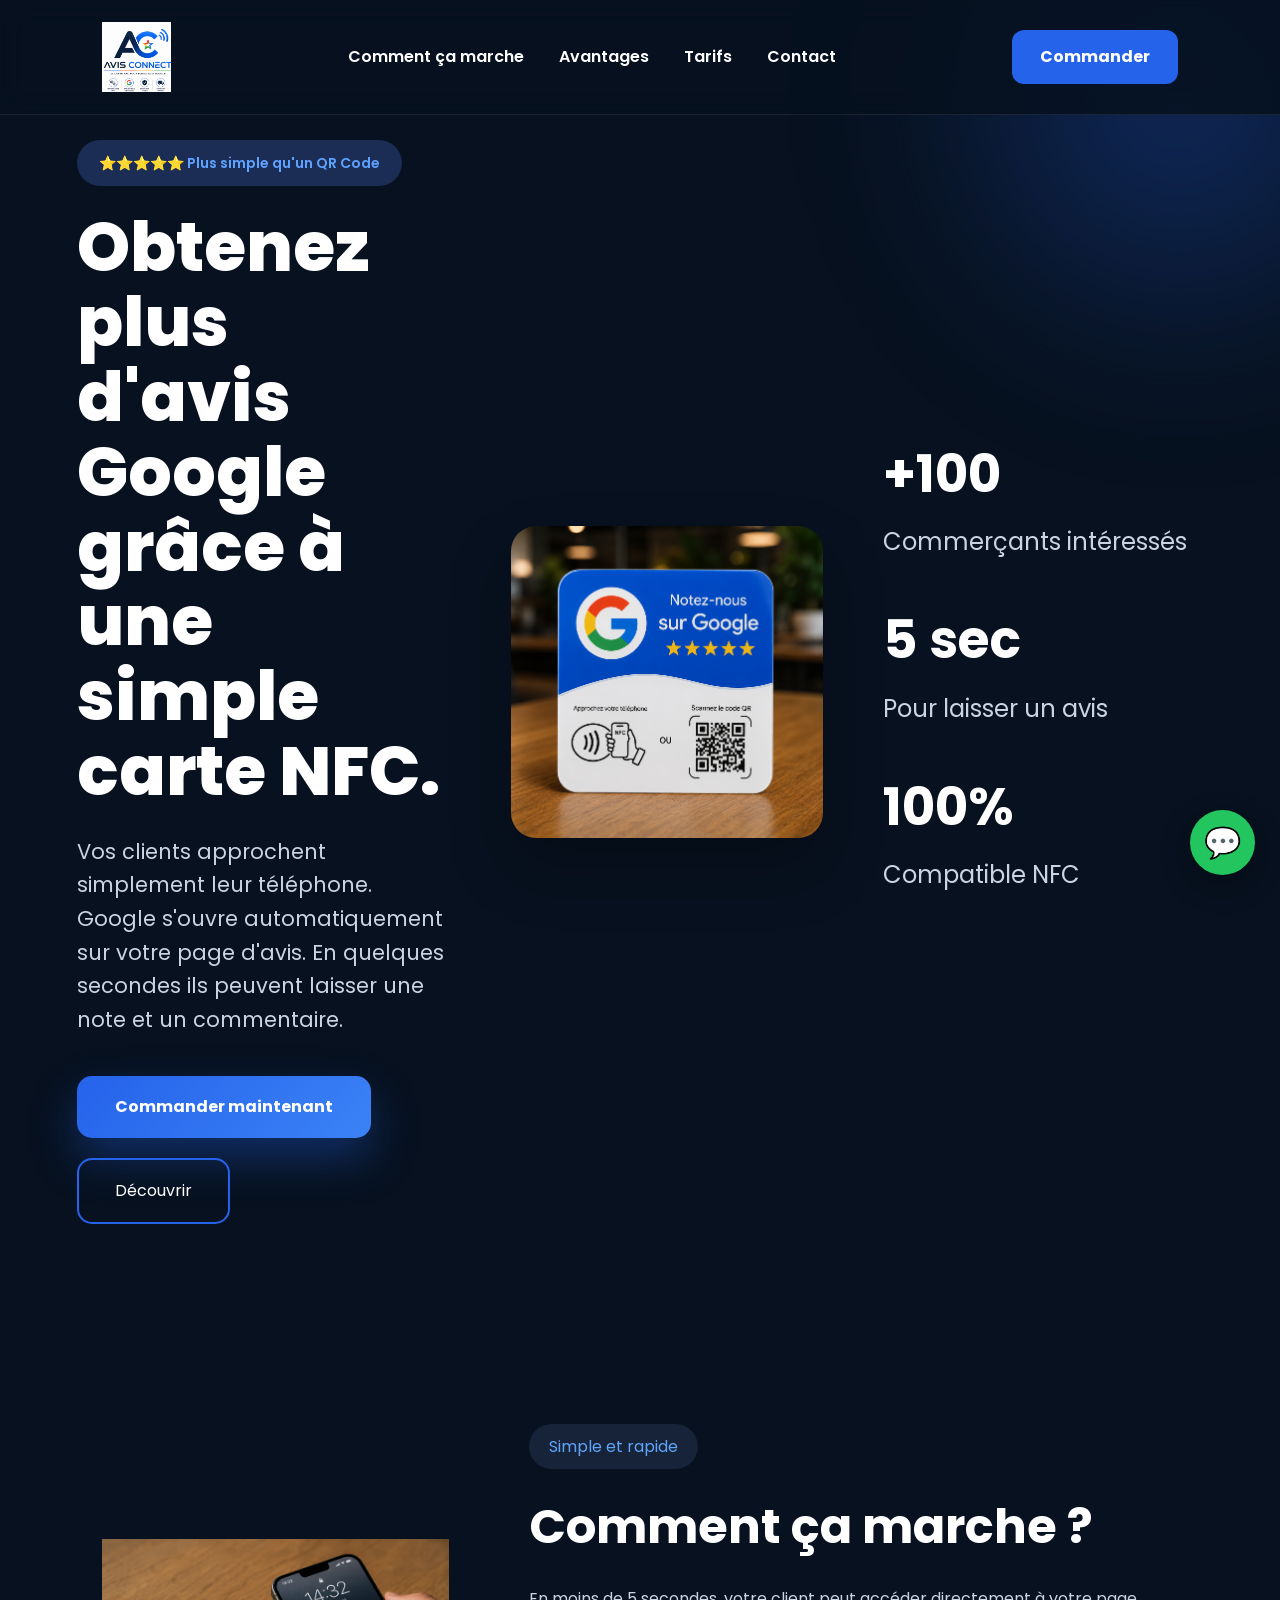
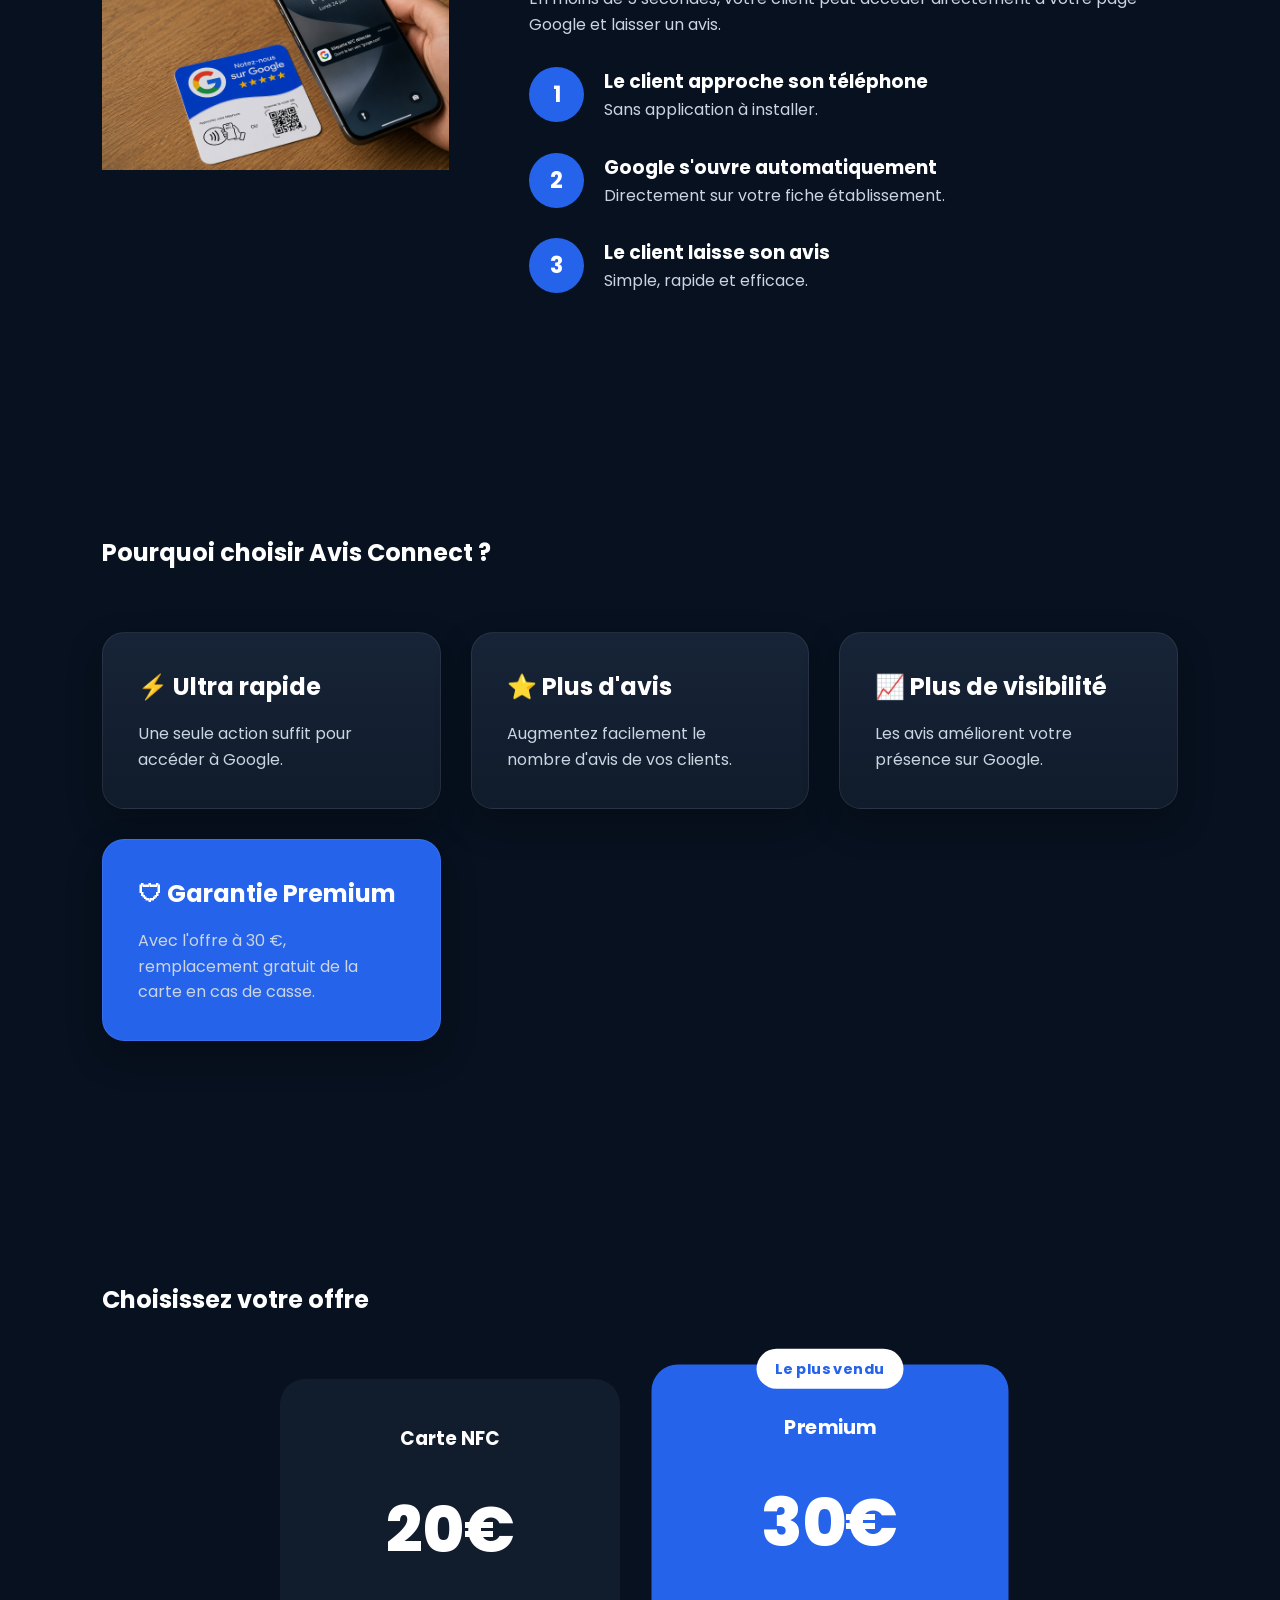
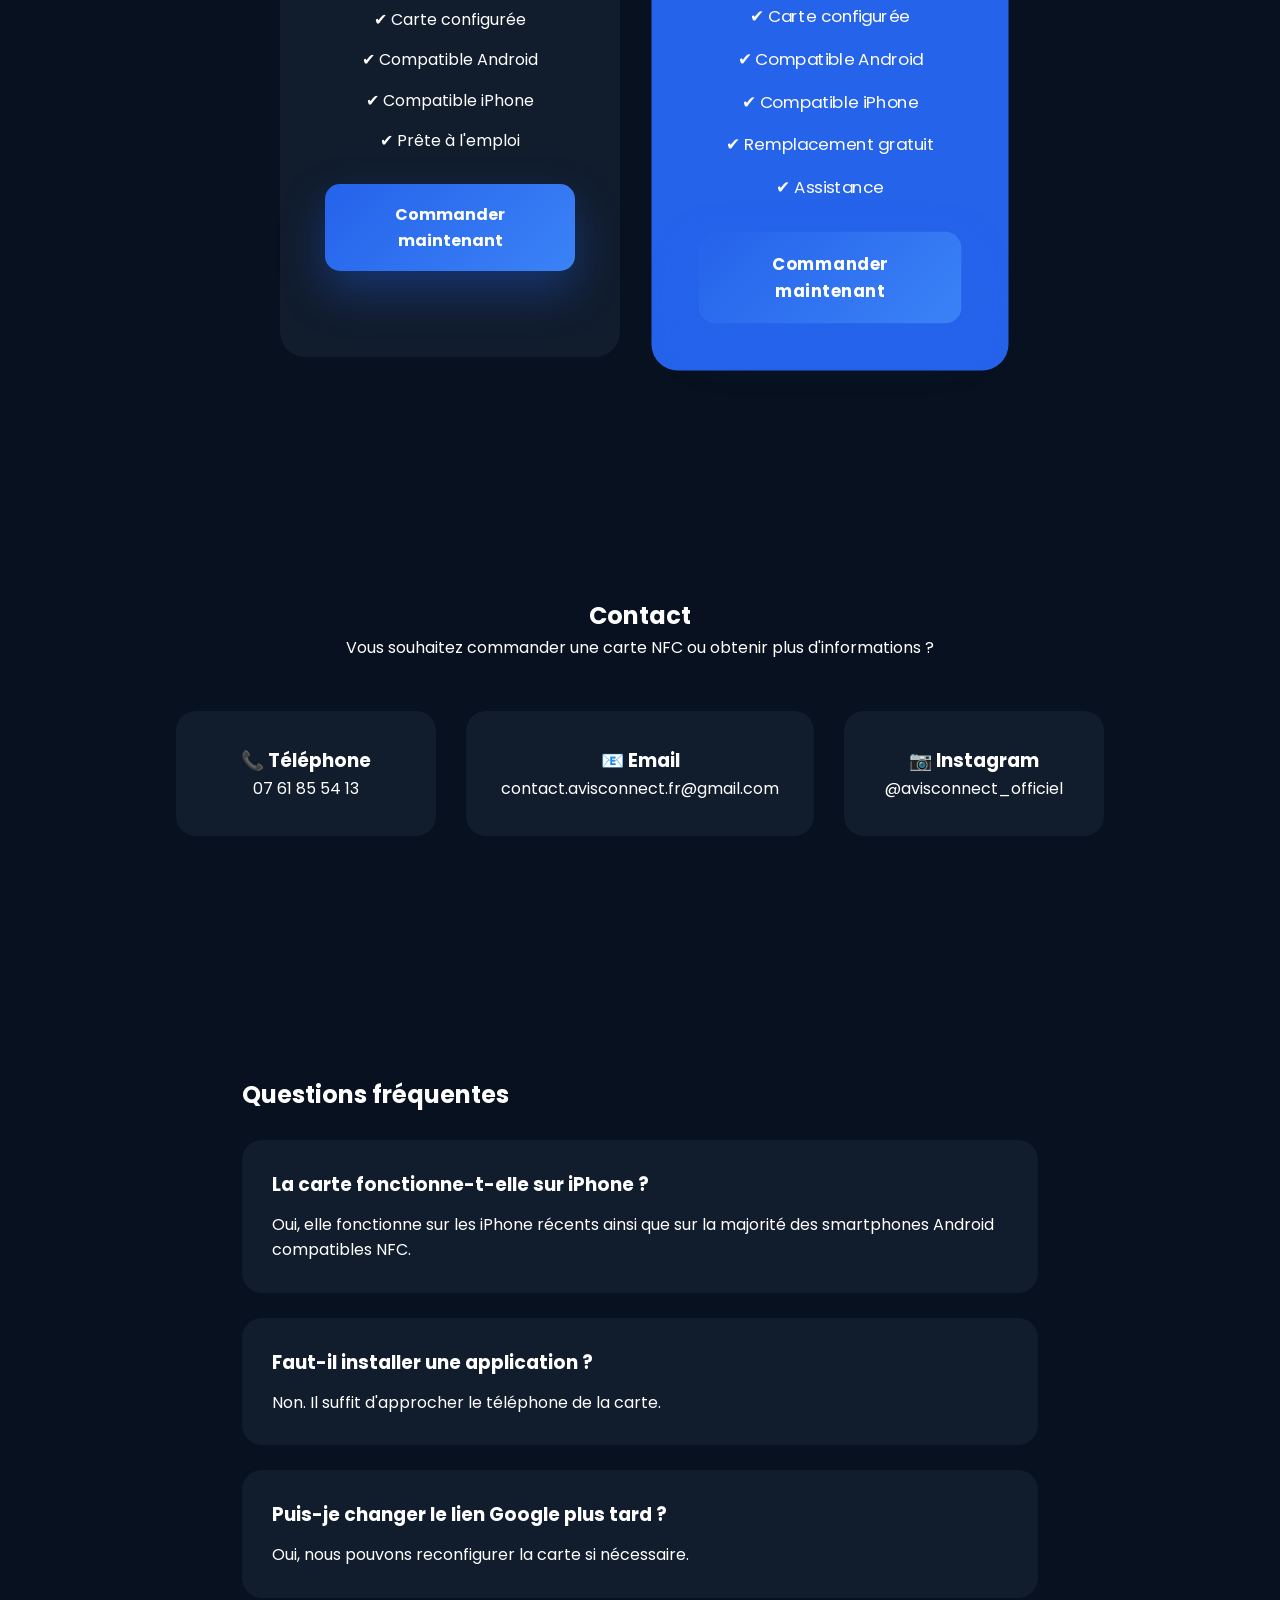
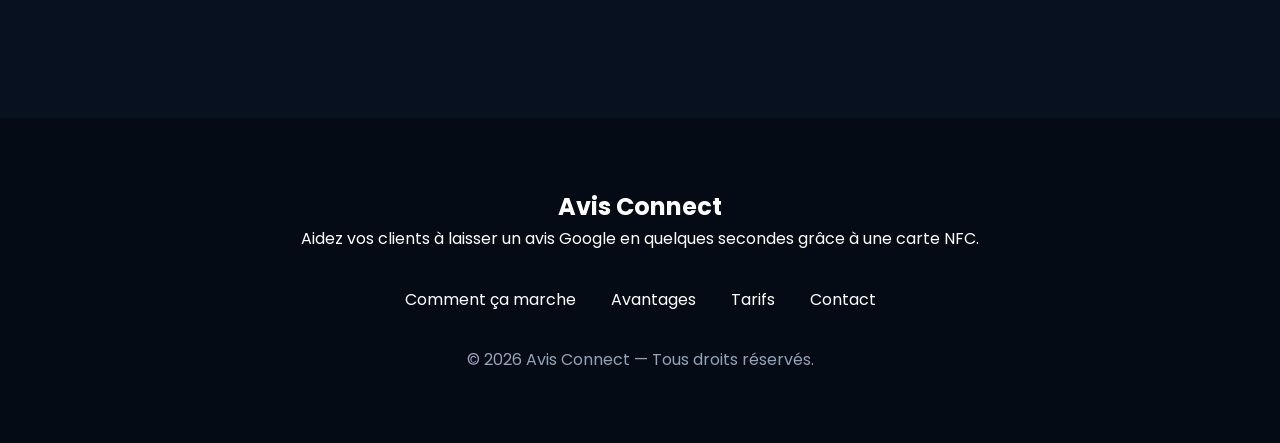
==== index.html @ 1606e3f8 "Mise à jour du site" ====
<!DOCTYPE html>
<html lang="fr">

<head>
    <meta charset="UTF-8">
    <meta name="viewport" content="width=device-width, initial-scale=1.0">
    <title>Avis Connect | Carte NFC Google Avis</title>

    <link rel="stylesheet" href="style.css">

    <link rel="preconnect" href="https://fonts.googleapis.com">
    <link href="https://fonts.googleapis.com/css2?family=Poppins:wght@300;400;500;600;700;800&display=swap" rel="stylesheet">
</head>

<body>

<header class="header">

    <div class="logo">
  <img src="images/logo.JPG" alt="Avis Connect">
</div>
    <nav>

        <a href="#how">Comment ça marche</a>

        <a href="#avantages">Avantages</a>

        <a href="#tarifs">Tarifs</a>

        <a href="#contact">Contact</a>

    </nav>

   <a href="commande.html" class="nav-btn">
    Commander
</a>

</header>

<section class="hero">

<div class="hero-text">

<span class="badge">
⭐⭐⭐⭐⭐ Plus simple qu'un QR Code
</span>

<h1>
Obtenez plus d'avis Google grâce à une simple carte NFC.
</h1>

<p>

Vos clients approchent simplement leur téléphone.

Google s'ouvre automatiquement sur votre page d'avis.

En quelques secondes ils peuvent laisser une note et un commentaire.

</p>

<div class="hero-buttons">

<a href="#tarifs" class="btn">

Commander maintenant

</a>

<a href="#how" class="btn-outline">

Découvrir

</a>

</div>

</div>

<div class="hero-images">

    <img src="images/carte.png" class="hero-card" alt="Carte NFC">

</div>

<div class="stats">

    <div class="stat">
        <h2>+100</h2>
        <p>Commerçants intéressés</p>
    </div>

    <div class="stat">
        <h2>5 sec</h2>
        <p>Pour laisser un avis</p>
    </div>

    <div class="stat">
        <h2>100%</h2>
        <p>Compatible NFC</p>
    </div>

</div>

</section>
<section id="how" class="how">

    <div class="how-image">
        <img src="images/telephone.png" alt="Téléphone NFC">
    </div>

    <div class="how-text">

        <span class="section-badge">Simple et rapide</span>

        <h2>Comment ça marche ?</h2>

        <p>
            En moins de 5 secondes, votre client peut accéder directement à votre page Google et laisser un avis.
        </p>

        <div class="step">
            <span>1</span>
            <div>
                <h3>Le client approche son téléphone</h3>
                <p>Sans application à installer.</p>
            </div>
        </div>

        <div class="step">
            <span>2</span>
            <div>
                <h3>Google s'ouvre automatiquement</h3>
                <p>Directement sur votre fiche établissement.</p>
            </div>
        </div>

        <div class="step">
            <span>3</span>
            <div>
                <h3>Le client laisse son avis</h3>
                <p>Simple, rapide et efficace.</p>
            </div>
        </div>

    </div>

</section>

<section id="avantages">

<h2>Pourquoi choisir Avis Connect ?</h2>

<div class="cards">

<div class="card">
<h3>⚡ Ultra rapide</h3>
<p>Une seule action suffit pour accéder à Google.</p>
</div>

<div class="card">
<h3>⭐ Plus d'avis</h3>
<p>Augmentez facilement le nombre d'avis de vos clients.</p>
</div>

<div class="card">
<h3>📈 Plus de visibilité</h3>
<p>Les avis améliorent votre présence sur Google.</p>
</div>

<div class="card premium">
<h3>🛡 Garantie Premium</h3>
<p>Avec l'offre à 30 €, remplacement gratuit de la carte en cas de casse.</p>
</div>

</div>

</section>

<section id="tarifs">

<h2>Choisissez votre offre</h2>

<div class="pricing">

<div class="price-card">

<h3>Carte NFC</h3>

<div class="price">
20€
</div>

<ul>

<li>✔ Carte configurée</li>

<li>✔ Compatible Android</li>

<li>✔ Compatible iPhone</li>

<li>✔ Prête à l'emploi</li>

</ul>

<a href="commande.html" class="btn">
    Commander maintenant
</a>

</div>

<div class="price-card premium">

<div class="popular">
Le plus vendu
</div>

<h3>Premium</h3>

<div class="price">
30€
</div>

<ul>

<li>✔ Carte configurée</li>

<li>✔ Compatible Android</li>

<li>✔ Compatible iPhone</li>

<li>✔ Remplacement gratuit</li>

<li>✔ Assistance</li>

</ul>

<a href="commande.html" class="btn">
    Commander maintenant
</a>

</div>

</div>

</section>
<section id="contact" class="contact">

    <h2>Contact</h2>

    <p class="contact-text">
        Vous souhaitez commander une carte NFC ou obtenir plus d'informations ?
    </p>

    <div class="contact-box">

        <div>
            <h3>📞 Téléphone</h3>
            <p>07 61 85 54 13</p>
        </div>

        <div>
            <h3>📧 Email</h3>
            <p>contact.avisconnect.fr@gmail.com</p>
        </div>

        <div>
            <h3>📷 Instagram</h3>
            <p>@avisconnect_officiel</p>
        </div>

    </div>

</section>

<section class="faq">

<h2>Questions fréquentes</h2>

<div class="faq-item">
<h3>La carte fonctionne-t-elle sur iPhone ?</h3>
<p>Oui, elle fonctionne sur les iPhone récents ainsi que sur la majorité des smartphones Android compatibles NFC.</p>
</div>

<div class="faq-item">
<h3>Faut-il installer une application ?</h3>
<p>Non. Il suffit d'approcher le téléphone de la carte.</p>
</div>

<div class="faq-item">
<h3>Puis-je changer le lien Google plus tard ?</h3>
<p>Oui, nous pouvons reconfigurer la carte si nécessaire.</p>
</div>

</section>

<footer>

<h2>Avis Connect</h2>

<p>
Aidez vos clients à laisser un avis Google en quelques secondes grâce à une carte NFC.
</p>

<div class="footer-links">

<a href="#how">Comment ça marche</a>

<a href="#avantages">Avantages</a>

<a href="#tarifs">Tarifs</a>

<a href="#contact">Contact</a>

</div>

<p class="copyright">
© 2026 Avis Connect — Tous droits réservés.
</p>

</footer>

<a class="whatsapp" href="https://wa.me/33761855413" target="_blank">
💬
</a>

<script src="script.js"></script>

</body>
</html>
---- style.css ----
*{
margin:0;
padding:0;
box-sizing:border-box;
font-family:'Poppins',sans-serif;
}

html{
scroll-behavior:smooth;
}

body{
background:#07111f;
color:#fff;
line-height:1.6;
}

a{
text-decoration:none;
color:inherit;
}

.header{
position:fixed;
top:0;
left:0;
width:100%;
display:flex;
justify-content:space-between;
align-items:center;
padding:22px 8%;
background:rgba(7,17,31,.85);
backdrop-filter:blur(15px);
z-index:1000;
border-bottom:1px solid rgba(255,255,255,.08);
}

.logo{
display:flex;
align-items:center;
}

.logo img{
height:70px;
width:auto;
display:block;
transition:.3s;
}

.logo img:hover{
transform:scale(1.05);
}

nav{
display:flex;
gap:35px;
}

nav a{
font-weight:600;
transition:.3s;
}

nav a:hover{
color:#3b82f6;
}

.nav-btn{
background:#2563eb;
padding:14px 28px;
border-radius:12px;
font-weight:700;
transition:.3s;
}

.nav-btn:hover{
background:#1d4ed8;
transform:translateY(-3px);
}
.hero{
    min-height:100vh;
    display:grid;
    grid-template-columns: 1.2fr 1fr 320px;
    align-items:center;
    gap:60px;
    padding:140px 6% 80px;
    max-width:1700px;
    margin:auto;
}

.hero-text{
max-width:600px;
}

.badge{
display:inline-block;
padding:10px 20px;
background:#162338;
border-radius:999px;
color:#7dd3fc;
margin-bottom:25px;
font-size:14px;
}

.hero h1{
font-size:68px;
line-height:1.1;
margin-bottom:25px;
font-weight:800;
}

.hero p{
font-size:21px;
color:#cbd5e1;
margin-bottom:40px;
}

.hero-buttons{
display:flex;
gap:20px;
flex-wrap:wrap;
}

.btn{
display:inline-block;
padding:18px 38px;
background:linear-gradient(135deg,#2563eb,#3b82f6);
border-radius:15px;
font-weight:700;
color:white;
transition:.3s;
box-shadow:0 20px 45px rgba(37,99,235,.35);
}

.btn:hover{
transform:translateY(-5px) scale(1.03);
}

.btn:hover{
background:#1d4ed8;
transform:translateY(-4px);
}

.btn-outline{
border:2px solid #2563eb;
padding:18px 36px;
border-radius:15px;
transition:.3s;
}

.btn-outline:hover{
background:#2563eb;
}

.hero-image img{
width:100%;
max-width:560px;
filter:drop-shadow(0 30px 60px rgba(0,0,0,.45));
transition:.4s;
}

.hero-image img:hover{
transform:translateY(-10px);
}
/* ===== COMMENT ÇA MARCHE ===== */

.how{
display:flex;
align-items:center;
justify-content:space-between;
gap:80px;
padding:120px 8%;
max-width:1400px;
margin:auto;
}

.how-image img{
width:100%;
max-width:430px;
}

.how-text{
max-width:650px;
}

.section-badge{
display:inline-block;
padding:10px 20px;
background:#162338;
color:#60a5fa;
border-radius:999px;
margin-bottom:20px;
}

.how h2{
font-size:48px;
margin-bottom:20px;
}

.how p{
color:#cbd5e1;
}

.step{
display:flex;
gap:20px;
margin-top:30px;
align-items:flex-start;
}

.step span{
width:55px;
height:55px;
border-radius:50%;
background:#2563eb;
display:flex;
align-items:center;
justify-content:center;
font-weight:700;
font-size:22px;
flex-shrink:0;
}

/* ===== AVANTAGES ===== */

#avantages{
padding:120px 8%;
}

.cards{
display:grid;
grid-template-columns:repeat(auto-fit,minmax(260px,1fr));
gap:30px;
margin-top:60px;
}

.card{
background:linear-gradient(180deg,#172437,#101b2b);
padding:35px;
border-radius:22px;
border:1px solid rgba(255,255,255,.08);
transition:.35s;
box-shadow:0 15px 35px rgba(0,0,0,.25);
}

.card:hover{
transform:translateY(-10px);
box-shadow:0 25px 60px rgba(37,99,235,.35);
}

.card:hover{
transform:translateY(-8px);
}

.card h3{
margin-bottom:15px;
font-size:24px;
}

.card p{
color:#cbd5e1;
}

.card.premium{
background:#2563eb;
}

/* ===== TARIFS ===== */

#tarifs{
padding:120px 8%;
}

.pricing{
display:flex;
justify-content:center;
gap:40px;
flex-wrap:wrap;
margin-top:60px;
}

.price-card{
background:#111c2d;
padding:45px;
border-radius:25px;
width:340px;
text-align:center;
position:relative;
}

.price-card.premium{
background:#2563eb;
transform:scale(1.05);
}

.popular{
position:absolute;
top:-15px;
left:50%;
transform:translateX(-50%);
background:#fff;
color:#2563eb;
padding:8px 18px;
border-radius:999px;
font-size:14px;
font-weight:700;
}

.price{
font-size:64px;
font-weight:800;
margin:25px 0;
}

.price-card ul{
list-style:none;
margin-bottom:30px;
}

.price-card li{
margin:15px 0;
}

/* ===== CONTACT ===== */

.contact{
padding:120px 8%;
text-align:center;
}

.contact-box{
display:flex;
justify-content:center;
gap:30px;
flex-wrap:wrap;
margin-top:50px;
}

.contact-box div{
background:#111c2d;
padding:35px;
border-radius:20px;
min-width:260px;
}

/* ===== FAQ ===== */

.faq{
padding:120px 8%;
max-width:1000px;
margin:auto;
}

.faq-item{
background:#111c2d;
padding:30px;
border-radius:20px;
margin-top:25px;
}

.faq-item h3{
margin-bottom:12px;
}

/* ===== FOOTER ===== */

footer{
padding:70px 8%;
background:#050b15;
text-align:center;
}

.footer-links{
display:flex;
justify-content:center;
gap:35px;
margin:35px 0;
flex-wrap:wrap;
}

.footer-links a:hover{
color:#60a5fa;
}

.copyright{
color:#94a3b8;
margin-top:25px;
}

/* ===== WHATSAPP ===== */

.whatsapp{
position:fixed;
bottom:25px;
right:25px;
width:65px;
height:65px;
border-radius:50%;
background:#22c55e;
display:flex;
justify-content:center;
align-items:center;
font-size:30px;
box-shadow:0 10px 30px rgba(0,0,0,.3);
transition:.3s;
z-index:999;
}

.whatsapp:hover{
transform:scale(1.1);
}

/* ===== MOBILE ===== */

@media(max-width:900px){

.hero,
.how{
flex-direction:column;
text-align:center;
}

.hero h1{
font-size:46px;
}

.how h2{
font-size:38px;
}

.hero-buttons{
justify-content:center;
}

.step{
text-align:left;
}

nav{
display:none;
}

.header{
padding:20px;
}

}
/* Animations */

.hidden{
opacity:0;
transform:translateY(60px);
transition:.8s ease;
}

.show{
opacity:1;
transform:translateY(0);
}

/* Dégradé du Hero */

.hero::before{
content:"";
position:absolute;
top:-250px;
right:-250px;
width:600px;
height:600px;
background:radial-gradient(circle,#2563eb55,transparent 70%);
filter:blur(60px);
z-index:-1;
}

.hero{
position:relative;
overflow:hidden;
}

/* Sélection du texte */

::selection{
background:#2563eb;
color:white;
}

/* Barre de défilement */

::-webkit-scrollbar{
width:10px;
}

::-webkit-scrollbar-track{
background:#07111f;
}

::-webkit-scrollbar-thumb{
background:#2563eb;
border-radius:999px;
}

::-webkit-scrollbar-thumb:hover{
background:#1d4ed8;
}
.hero::before{
content:"";
position:absolute;
width:600px;
height:600px;
top:-200px;
right:-200px;
background:radial-gradient(circle,#2563eb55,transparent 70%);
filter:blur(70px);
z-index:-1;
}

.hero{
position:relative;
overflow:hidden;
}
.commande-hero{
    max-width:900px;
    margin:100px auto 60px;
    text-align:center;
    padding:0 20px;
}

.commande-hero h1{
    font-size:56px;
    color:white;
    margin:20px 0;
}

.commande-hero p{
    color:#b9c2d0;
    font-size:20px;
    line-height:1.8;
}

.badge{
    display:inline-block;
    padding:12px 22px;
    background:#1b2c55;
    color:#5ea2ff;
    border-radius:30px;
    font-weight:600;
}
.offres{
    display:flex;
    justify-content:center;
    gap:40px;
    flex-wrap:wrap;
    margin:80px auto;
    max-width:1200px;
}

.offre{
    width:360px;
    background:#111827;
    border:1px solid #2b3445;
    border-radius:20px;
    padding:40px;
    color:white;
    text-align:center;
    transition:.3s;
}

.offre:hover{
    transform:translateY(-8px);
    border-color:#4285F4;
}

.offre h2{
    font-size:28px;
}

.prix{
    font-size:52px;
    font-weight:bold;
    color:#4285F4;
    margin:25px 0;
}

.offre ul{
    list-style:none;
    padding:0;
    line-height:2;
    color:#cbd5e1;
}

.offre-btn{
    margin-top:30px;
    width:100%;
    padding:16px;
    background:#4285F4;
    border:none;
    color:white;
    border-radius:12px;
    font-size:18px;
    cursor:pointer;
    transition:.3s;
}

.offre-btn:hover{
    background:#2f6fe6;
}
.formulaire{
    max-width:900px;
    margin:100px auto;
    padding:40px;
}

.formulaire h2{
    color:white;
    text-align:center;
    font-size:42px;
    margin-bottom:40px;
}

.formulaire form{
    display:flex;
    flex-direction:column;
    gap:20px;
}

.formulaire input,
.formulaire textarea{
    background:#111827;
    border:1px solid #2b3445;
    border-radius:12px;
    padding:18px;
    color:white;
    font-size:17px;
    outline:none;
}

.formulaire input:focus,
.formulaire textarea:focus{
    border-color:#4285F4;
}

.formulaire textarea{
    min-height:140px;
    resize:vertical;
}

.payer-btn{
    background:#4285F4;
    color:white;
    border:none;
    border-radius:12px;
    padding:18px;
    font-size:20px;
    font-weight:bold;
    cursor:pointer;
    transition:.3s;
}

.payer-btn:hover{
    background:#2f6fe6;
}
.resume{
    margin-top:40px;
    background:#111827;
    border:1px solid #2b3445;
    border-radius:18px;
    padding:30px;
    color:white;
}

.resume h3{
    font-size:28px;
    margin-bottom:20px;
}

.resume p{
    font-size:18px;
    margin:15px 0;
}

.resume hr{
    border:none;
    border-top:1px solid #2b3445;
    margin:20px 0;
}

.offre.active{
    border:2px solid #4285F4;
    box-shadow:0 0 25px rgba(66,133,244,.35);
    transform:translateY(-5px);
}
.hero-images{
    flex:1.4;
    display:flex;
    justify-content:center;
    align-items:center;
}

.hero-card{
    width:100%;
    max-width:600px;
    height:auto;
    border-radius:25px;
    box-shadow:0 30px 60px rgba(0,0,0,.25);
    transition:.3s;
}

.hero-card:hover{
    transform:translateY(-8px) scale(1.02);
}
.stats{
    min-width:300px;
}

.stat{
    margin-bottom:40px;
}

.stat h2{
    font-size:52px;
    margin-bottom:10px;
}

.stat p{
    font-size:24px;
    line-height:1.4;
}
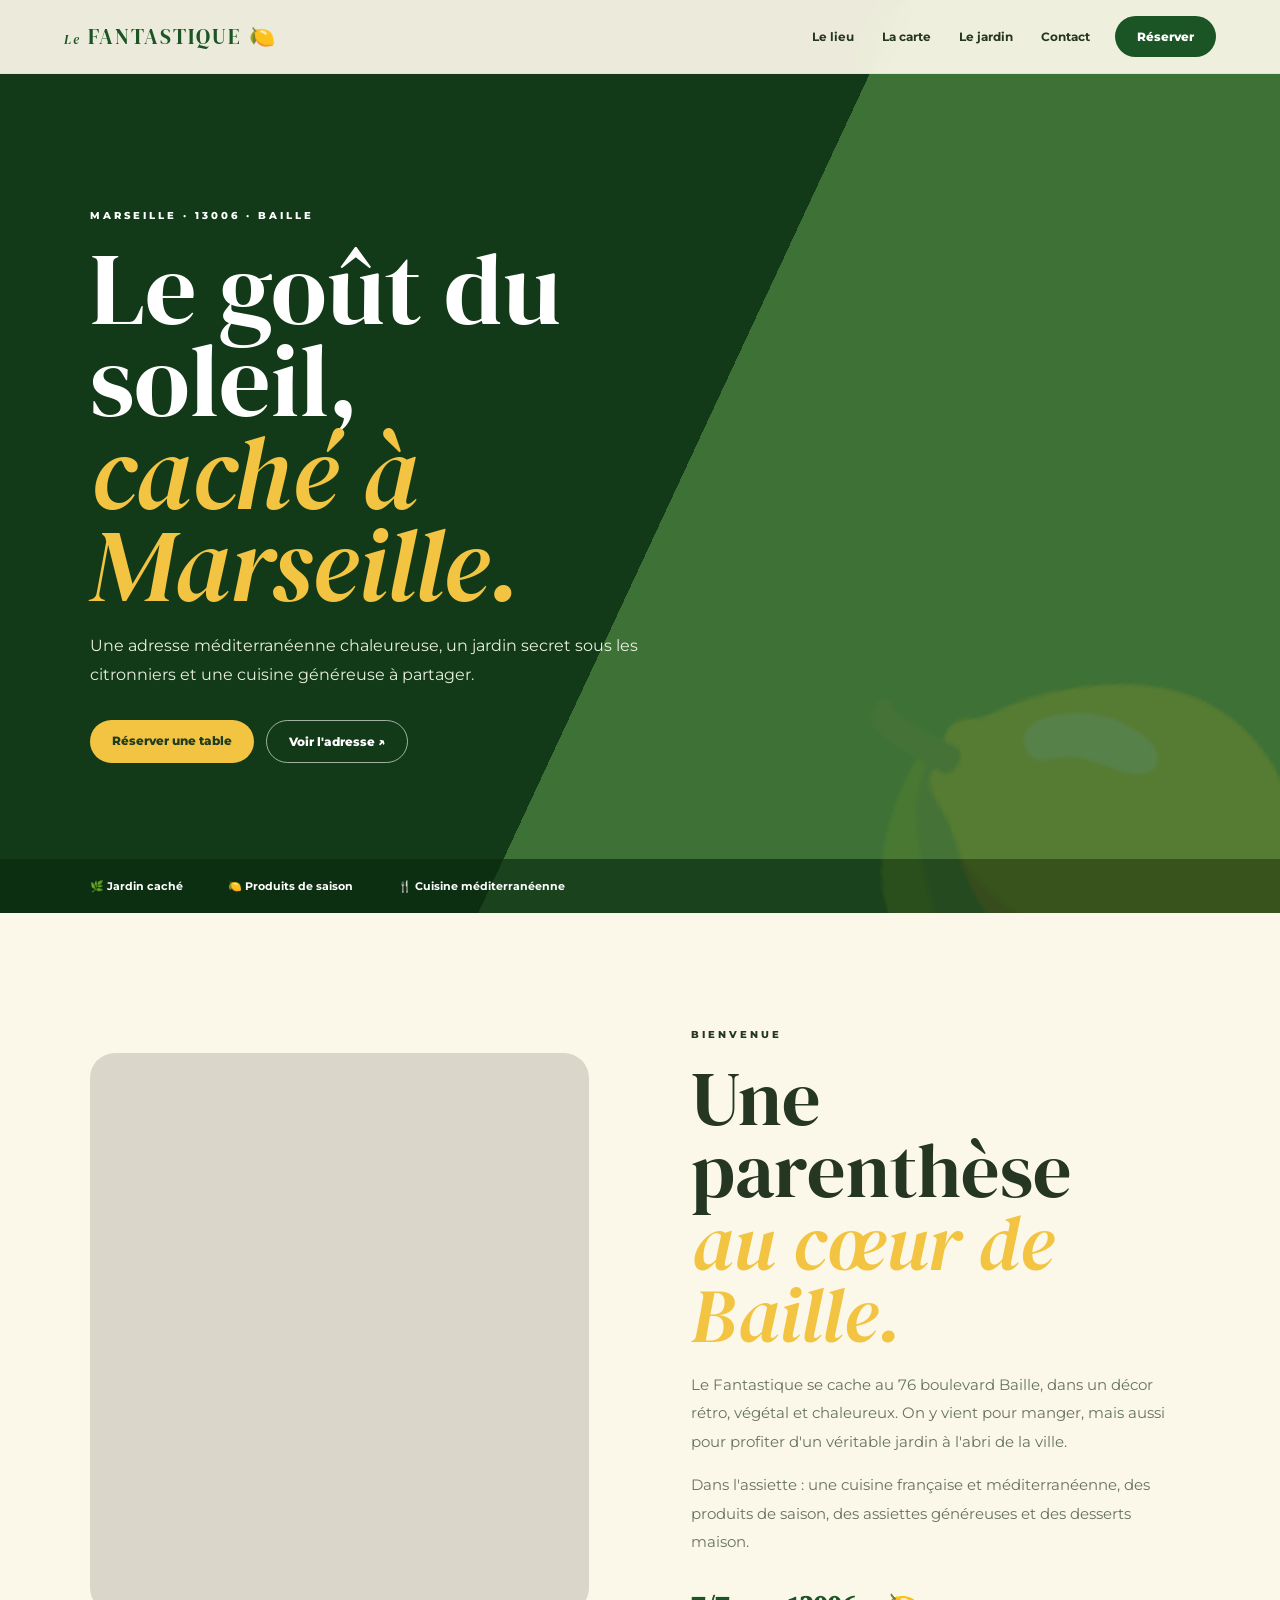
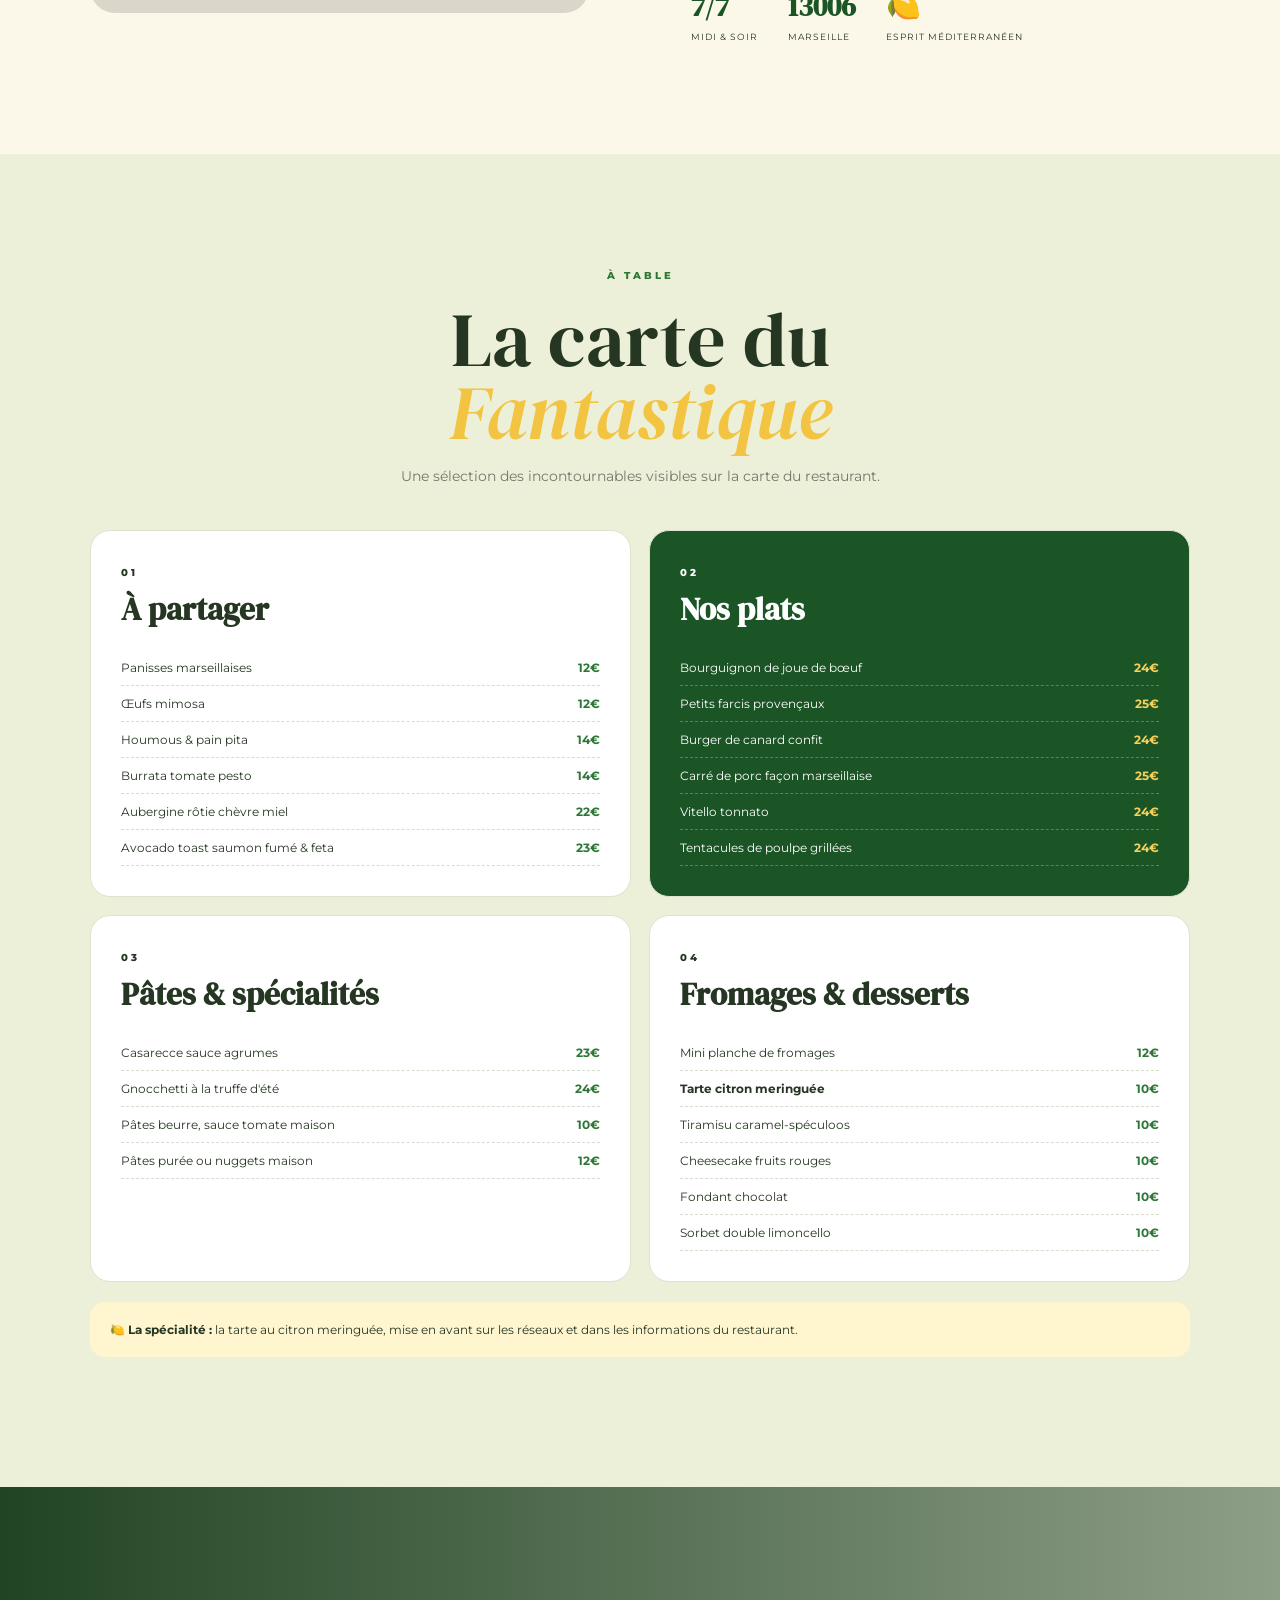
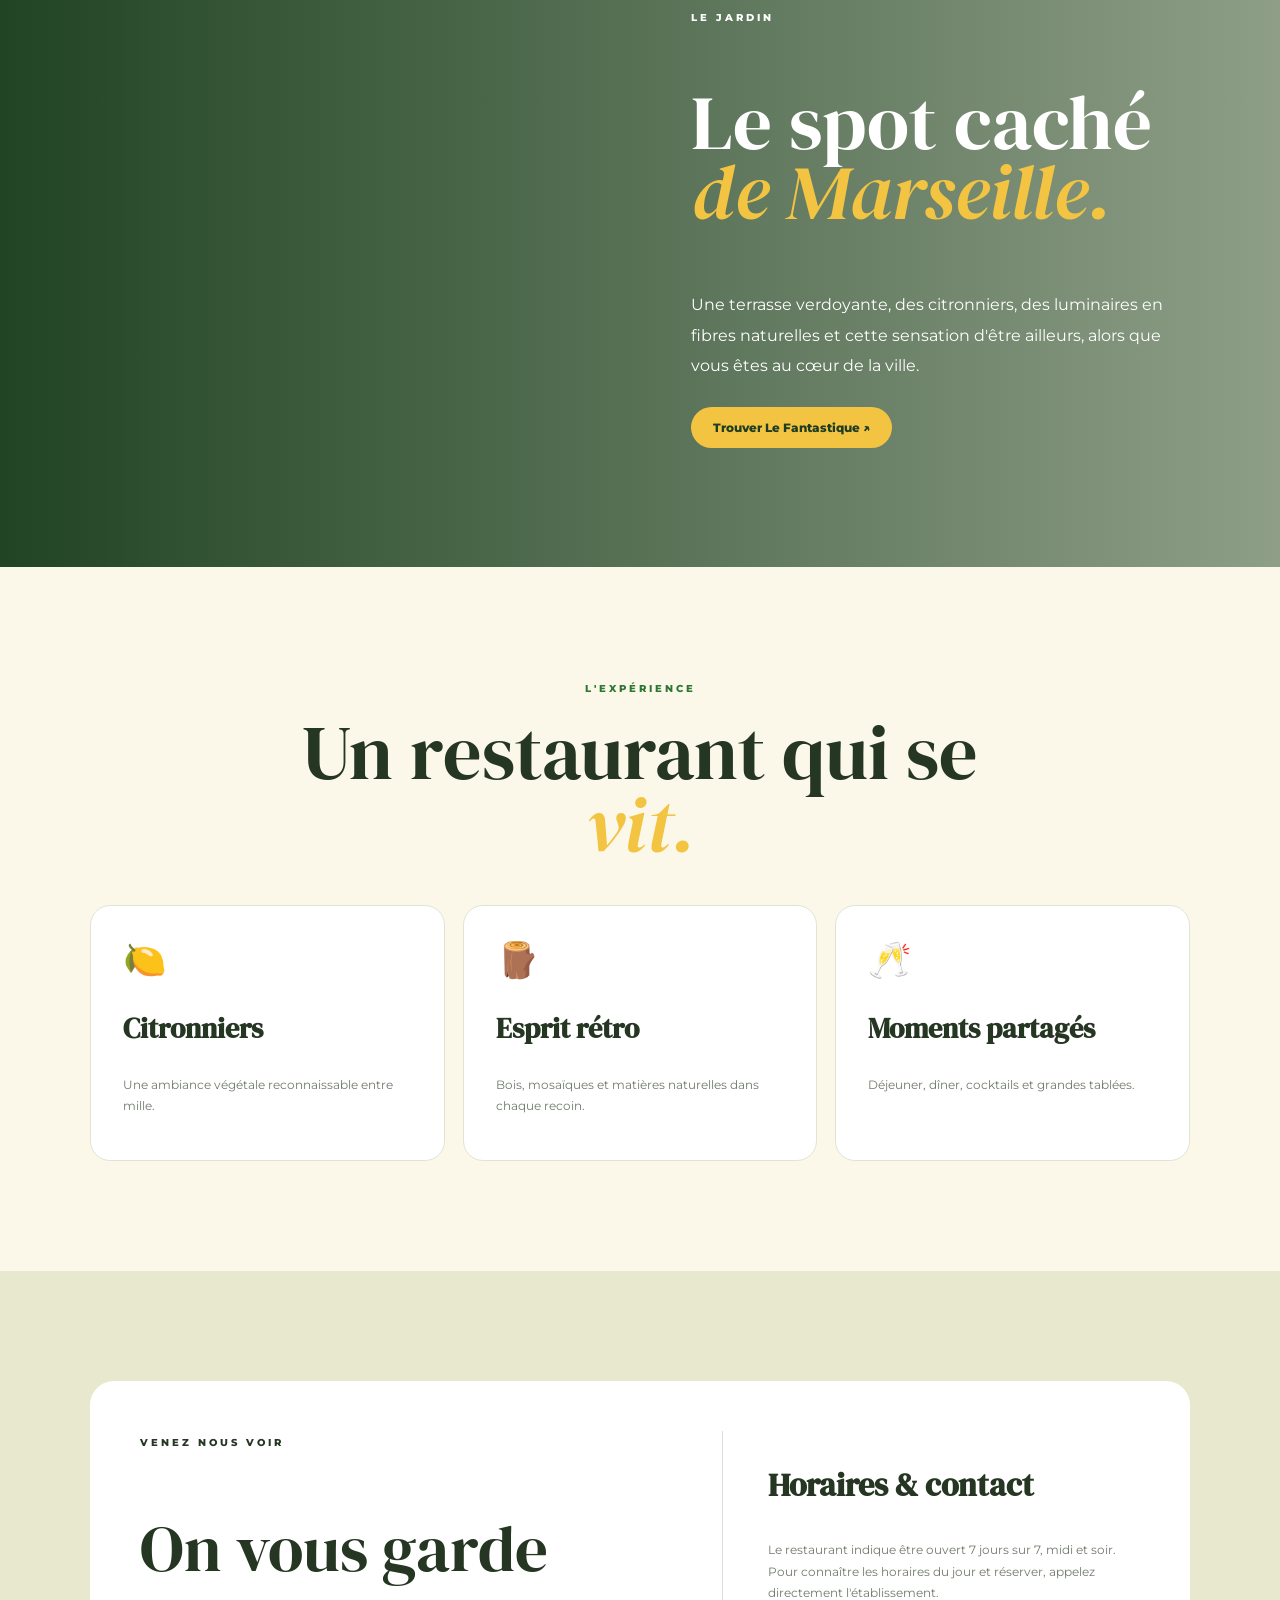
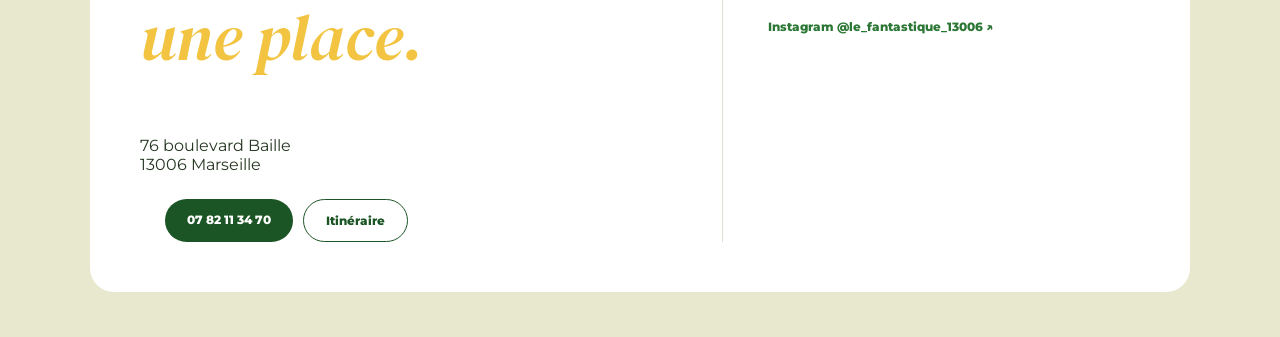
==== commit 419f34fb: "Set Le Fantastique as main site" ====
--- a/index.html
+++ b/index.html
@@ -1,330 +1 @@
-<!DOCTYPE html>
-<html lang="fr">
-
-<head>
-    <meta charset="UTF-8">
-    <meta name="viewport" content="width=device-width, initial-scale=1.0">
-    <title>Avis Connect | Carte NFC Google Avis</title>
-
-    <link rel="stylesheet" href="style.css">
-
-    <link rel="preconnect" href="https://fonts.googleapis.com">
-    <link href="https://fonts.googleapis.com/css2?family=Poppins:wght@300;400;500;600;700;800&display=swap" rel="stylesheet">
-</head>
-
-<body>
-
-<header class="header">
-
-    <div class="logo">
-  <img src="images/logo.JPG" alt="Avis Connect">
-</div>
-    <nav>
-
-        <a href="#how">Comment ça marche</a>
-
-        <a href="#avantages">Avantages</a>
-
-        <a href="#tarifs">Tarifs</a>
-
-        <a href="#contact">Contact</a>
-
-    </nav>
-
-   <a href="commande.html" class="nav-btn">
-    Commander
-</a>
-
-</header>
-
-<section class="hero">
-
-<div class="hero-text">
-
-<span class="badge">
-⭐⭐⭐⭐⭐ Plus simple qu'un QR Code
-</span>
-
-<h1>
-Obtenez plus d'avis Google grâce à une simple carte NFC.
-</h1>
-
-<p>
-
-Vos clients approchent simplement leur téléphone.
-
-Google s'ouvre automatiquement sur votre page d'avis.
-
-En quelques secondes ils peuvent laisser une note et un commentaire.
-
-</p>
-
-<div class="hero-buttons">
-
-<a href="#tarifs" class="btn">
-
-Commander maintenant
-
-</a>
-
-<a href="#how" class="btn-outline">
-
-Découvrir
-
-</a>
-
-</div>
-
-</div>
-
-<div class="hero-images">
-
-    <img src="images/carte.png" class="hero-card" alt="Carte NFC">
-
-</div>
-
-<div class="stats">
-
-    <div class="stat">
-        <h2>+100</h2>
-        <p>Commerçants intéressés</p>
-    </div>
-
-    <div class="stat">
-        <h2>5 sec</h2>
-        <p>Pour laisser un avis</p>
-    </div>
-
-    <div class="stat">
-        <h2>100%</h2>
-        <p>Compatible NFC</p>
-    </div>
-
-</div>
-
-</section>
-<section id="how" class="how">
-
-    <div class="how-image">
-        <img src="images/telephone.png" alt="Téléphone NFC">
-    </div>
-
-    <div class="how-text">
-
-        <span class="section-badge">Simple et rapide</span>
-
-        <h2>Comment ça marche ?</h2>
-
-        <p>
-            En moins de 5 secondes, votre client peut accéder directement à votre page Google et laisser un avis.
-        </p>
-
-        <div class="step">
-            <span>1</span>
-            <div>
-                <h3>Le client approche son téléphone</h3>
-                <p>Sans application à installer.</p>
-            </div>
-        </div>
-
-        <div class="step">
-            <span>2</span>
-            <div>
-                <h3>Google s'ouvre automatiquement</h3>
-                <p>Directement sur votre fiche établissement.</p>
-            </div>
-        </div>
-
-        <div class="step">
-            <span>3</span>
-            <div>
-                <h3>Le client laisse son avis</h3>
-                <p>Simple, rapide et efficace.</p>
-            </div>
-        </div>
-
-    </div>
-
-</section>
-
-<section id="avantages">
-
-<h2>Pourquoi choisir Avis Connect ?</h2>
-
-<div class="cards">
-
-<div class="card">
-<h3>⚡ Ultra rapide</h3>
-<p>Une seule action suffit pour accéder à Google.</p>
-</div>
-
-<div class="card">
-<h3>⭐ Plus d'avis</h3>
-<p>Augmentez facilement le nombre d'avis de vos clients.</p>
-</div>
-
-<div class="card">
-<h3>📈 Plus de visibilité</h3>
-<p>Les avis améliorent votre présence sur Google.</p>
-</div>
-
-<div class="card premium">
-<h3>🛡 Garantie Premium</h3>
-<p>Avec l'offre à 30 €, remplacement gratuit de la carte en cas de casse.</p>
-</div>
-
-</div>
-
-</section>
-
-<section id="tarifs">
-
-<h2>Choisissez votre offre</h2>
-
-<div class="pricing">
-
-<div class="price-card">
-
-<h3>Carte NFC</h3>
-
-<div class="price">
-20€
-</div>
-
-<ul>
-
-<li>✔ Carte configurée</li>
-
-<li>✔ Compatible Android</li>
-
-<li>✔ Compatible iPhone</li>
-
-<li>✔ Prête à l'emploi</li>
-
-</ul>
-
-<a href="commande.html" class="btn">
-    Commander maintenant
-</a>
-
-</div>
-
-<div class="price-card premium">
-
-<div class="popular">
-Le plus vendu
-</div>
-
-<h3>Premium</h3>
-
-<div class="price">
-30€
-</div>
-
-<ul>
-
-<li>✔ Carte configurée</li>
-
-<li>✔ Compatible Android</li>
-
-<li>✔ Compatible iPhone</li>
-
-<li>✔ Remplacement gratuit</li>
-
-<li>✔ Assistance</li>
-
-</ul>
-
-<a href="commande.html" class="btn">
-    Commander maintenant
-</a>
-
-</div>
-
-</div>
-
-</section>
-<section id="contact" class="contact">
-
-    <h2>Contact</h2>
-
-    <p class="contact-text">
-        Vous souhaitez commander une carte NFC ou obtenir plus d'informations ?
-    </p>
-
-    <div class="contact-box">
-
-        <div>
-            <h3>📞 Téléphone</h3>
-            <p>07 61 85 54 13</p>
-        </div>
-
-        <div>
-            <h3>📧 Email</h3>
-            <p>contact.avisconnect.fr@gmail.com</p>
-        </div>
-
-        <div>
-            <h3>📷 Instagram</h3>
-            <p>@avisconnect_officiel</p>
-        </div>
-
-    </div>
-
-</section>
-
-<section class="faq">
-
-<h2>Questions fréquentes</h2>
-
-<div class="faq-item">
-<h3>La carte fonctionne-t-elle sur iPhone ?</h3>
-<p>Oui, elle fonctionne sur les iPhone récents ainsi que sur la majorité des smartphones Android compatibles NFC.</p>
-</div>
-
-<div class="faq-item">
-<h3>Faut-il installer une application ?</h3>
-<p>Non. Il suffit d'approcher le téléphone de la carte.</p>
-</div>
-
-<div class="faq-item">
-<h3>Puis-je changer le lien Google plus tard ?</h3>
-<p>Oui, nous pouvons reconfigurer la carte si nécessaire.</p>
-</div>
-
-</section>
-
-<footer>
-
-<h2>Avis Connect</h2>
-
-<p>
-Aidez vos clients à laisser un avis Google en quelques secondes grâce à une carte NFC.
-</p>
-
-<div class="footer-links">
-
-<a href="#how">Comment ça marche</a>
-
-<a href="#avantages">Avantages</a>
-
-<a href="#tarifs">Tarifs</a>
-
-<a href="#contact">Contact</a>
-
-</div>
-
-<p class="copyright">
-© 2026 Avis Connect — Tous droits réservés.
-</p>
-
-</footer>
-
-<a class="whatsapp" href="https://wa.me/33761855413" target="_blank">
-💬
-</a>
-
-<script src="script.js"></script>
-
-</body>
-</html>+<!doctype html><html lang="fr"><head><meta charset="utf-8"><meta name="viewport" content="width=device-width,initial-scale=1"><meta http-equiv="refresh" content="0; url=./le-fantastique/"><title>Le Fantastique · Marseille</title><style>body{font-family:Arial;text-align:center;padding:20vh 20px;color:#1b5525}a{color:#1b5525;font-weight:700}</style></head><body><h1>🍋 Le Fantastique</h1><p>Ouverture du site…</p><p><a href="./le-fantastique/">Entrer sur le site</a></p></body></html>
